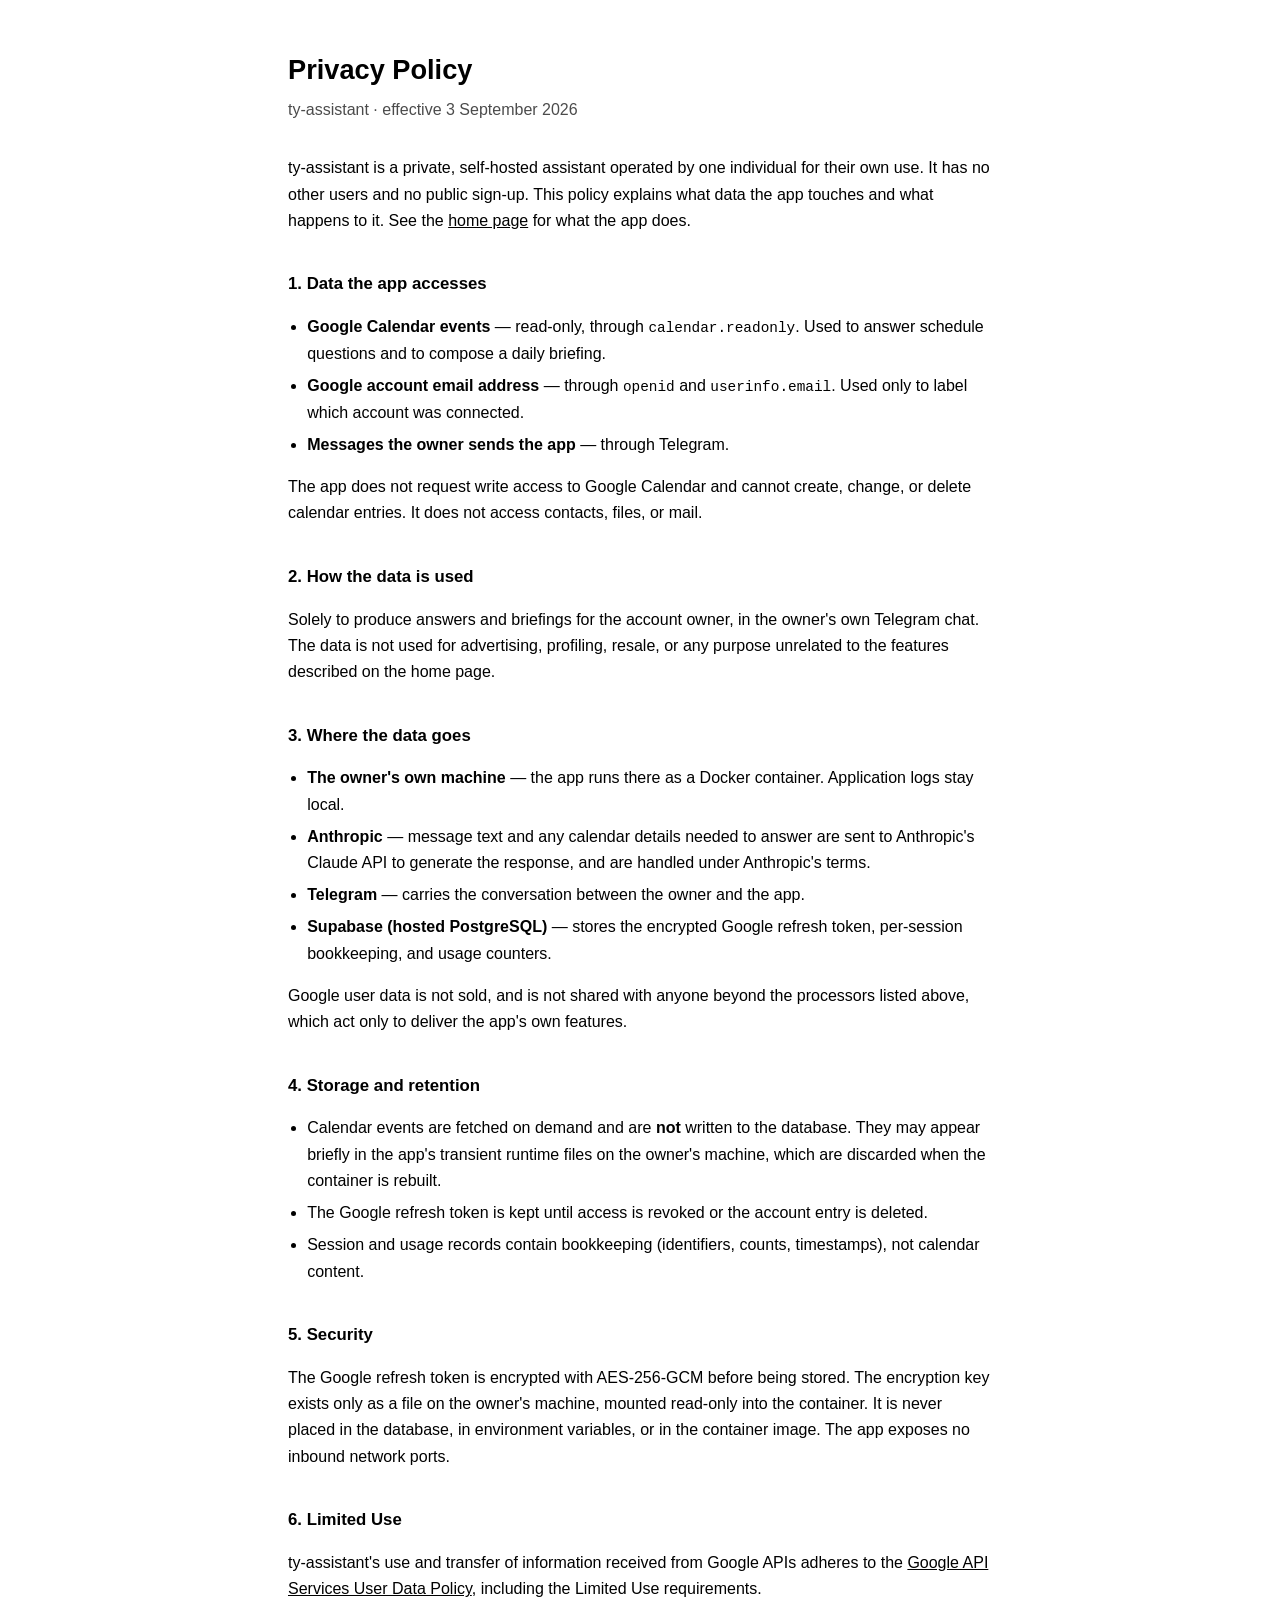
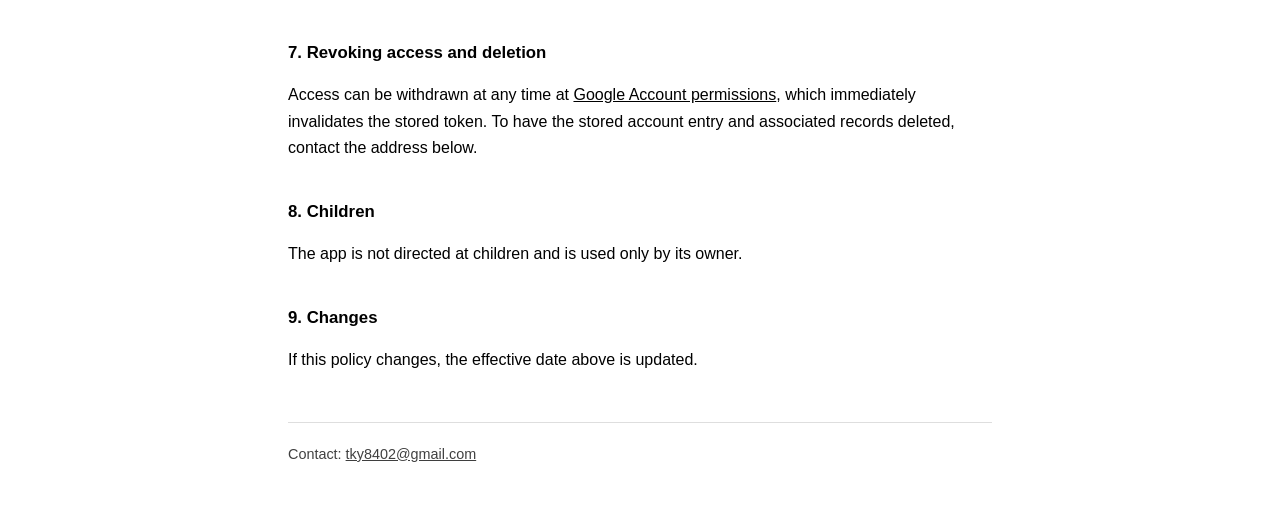
==== privacy.html @ ca2e8afc "Add ty-assistant homepage and privacy policy Google OAuth consent-screen requirements for production" ====
<!doctype html>
<html lang="en">
<head>
<meta charset="utf-8">
<meta name="viewport" content="width=device-width, initial-scale=1">
<title>ty-assistant — Privacy Policy</title>
<style>
  :root { color-scheme: light dark; }
  body {
    margin: 0 auto; padding: 3rem 1.25rem 4rem; max-width: 44rem;
    font: 16px/1.65 -apple-system, BlinkMacSystemFont, "Segoe UI", Roboto, sans-serif;
  }
  h1 { font-size: 1.7rem; margin: 0 0 .25rem; }
  h2 { font-size: 1.05rem; margin: 2.25rem 0 .6rem; }
  .sub { opacity: .7; margin: 0 0 2rem; }
  ul { padding-left: 1.2rem; }
  li { margin: .35rem 0; }
  code { font-family: ui-monospace, SFMono-Regular, Menlo, monospace; font-size: .9em; }
  footer { margin-top: 3rem; padding-top: 1.25rem; border-top: 1px solid rgba(128,128,128,.35); opacity: .75; font-size: .9rem; }
  a { color: inherit; }
</style>
</head>
<body>

<h1>Privacy Policy</h1>
<p class="sub">ty-assistant &middot; effective 3 September 2026</p>

<p>
  ty-assistant is a private, self-hosted assistant operated by one individual for their own use.
  It has no other users and no public sign-up. This policy explains what data the app touches and
  what happens to it. See the <a href="./index.html">home page</a> for what the app does.
</p>

<h2>1. Data the app accesses</h2>
<ul>
  <li><strong>Google Calendar events</strong> — read-only, through <code>calendar.readonly</code>. Used to answer schedule questions and to compose a daily briefing.</li>
  <li><strong>Google account email address</strong> — through <code>openid</code> and <code>userinfo.email</code>. Used only to label which account was connected.</li>
  <li><strong>Messages the owner sends the app</strong> — through Telegram.</li>
</ul>
<p>
  The app does not request write access to Google Calendar and cannot create, change, or delete
  calendar entries. It does not access contacts, files, or mail.
</p>

<h2>2. How the data is used</h2>
<p>
  Solely to produce answers and briefings for the account owner, in the owner's own Telegram chat.
  The data is not used for advertising, profiling, resale, or any purpose unrelated to the features
  described on the home page.
</p>

<h2>3. Where the data goes</h2>
<ul>
  <li><strong>The owner's own machine</strong> — the app runs there as a Docker container. Application logs stay local.</li>
  <li><strong>Anthropic</strong> — message text and any calendar details needed to answer are sent to Anthropic's Claude API to generate the response, and are handled under Anthropic's terms.</li>
  <li><strong>Telegram</strong> — carries the conversation between the owner and the app.</li>
  <li><strong>Supabase (hosted PostgreSQL)</strong> — stores the encrypted Google refresh token, per-session bookkeeping, and usage counters.</li>
</ul>
<p>
  Google user data is not sold, and is not shared with anyone beyond the processors listed above,
  which act only to deliver the app's own features.
</p>

<h2>4. Storage and retention</h2>
<ul>
  <li>Calendar events are fetched on demand and are <strong>not</strong> written to the database. They may appear briefly in the app's transient runtime files on the owner's machine, which are discarded when the container is rebuilt.</li>
  <li>The Google refresh token is kept until access is revoked or the account entry is deleted.</li>
  <li>Session and usage records contain bookkeeping (identifiers, counts, timestamps), not calendar content.</li>
</ul>

<h2>5. Security</h2>
<p>
  The Google refresh token is encrypted with AES-256-GCM before being stored. The encryption key
  exists only as a file on the owner's machine, mounted read-only into the container. It is never
  placed in the database, in environment variables, or in the container image. The app exposes no
  inbound network ports.
</p>

<h2>6. Limited Use</h2>
<p>
  ty-assistant's use and transfer of information received from Google APIs adheres to the
  <a href="https://developers.google.com/terms/api-services-user-data-policy">Google API Services
  User Data Policy</a>, including the Limited Use requirements.
</p>

<h2>7. Revoking access and deletion</h2>
<p>
  Access can be withdrawn at any time at
  <a href="https://myaccount.google.com/permissions">Google Account permissions</a>, which
  immediately invalidates the stored token. To have the stored account entry and associated records
  deleted, contact the address below.
</p>

<h2>8. Children</h2>
<p>The app is not directed at children and is used only by its owner.</p>

<h2>9. Changes</h2>
<p>If this policy changes, the effective date above is updated.</p>

<footer>
  Contact: <a href="mailto:tky8402@gmail.com">tky8402@gmail.com</a>
</footer>

</body>
</html>
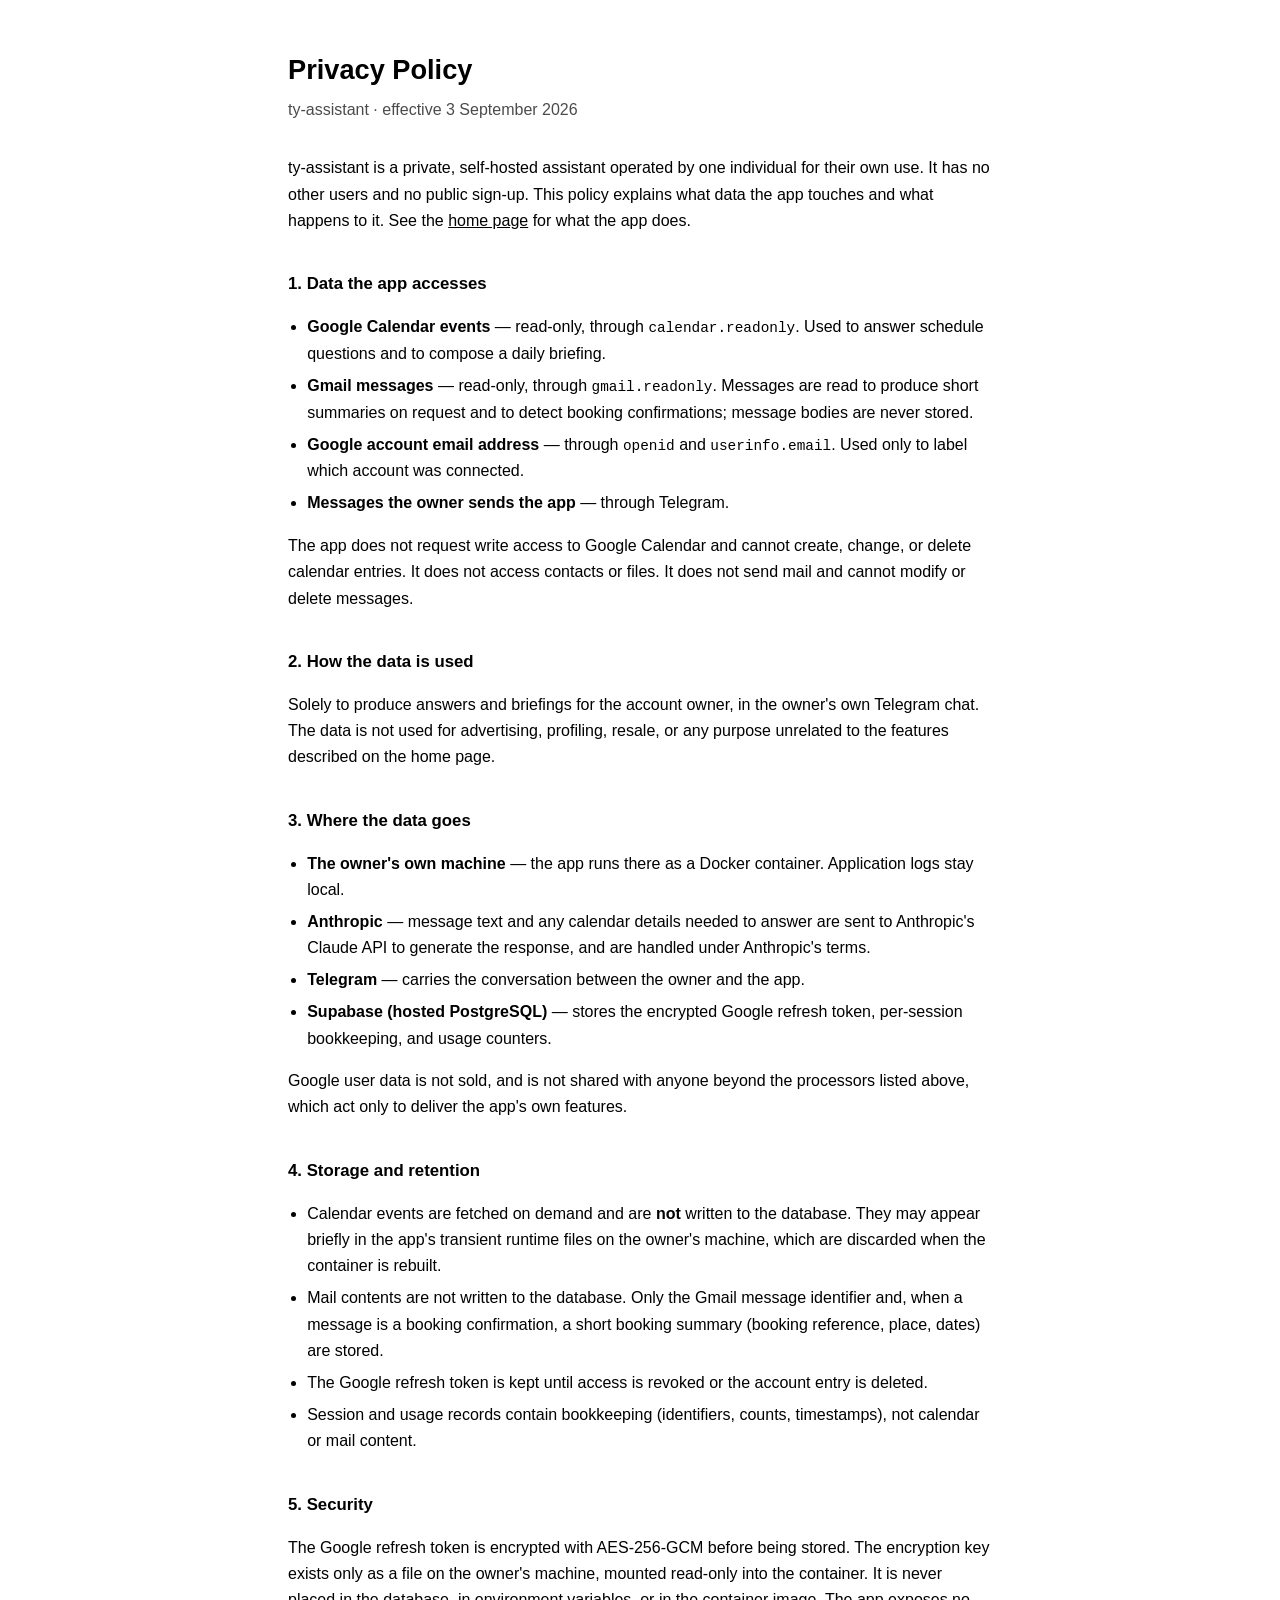
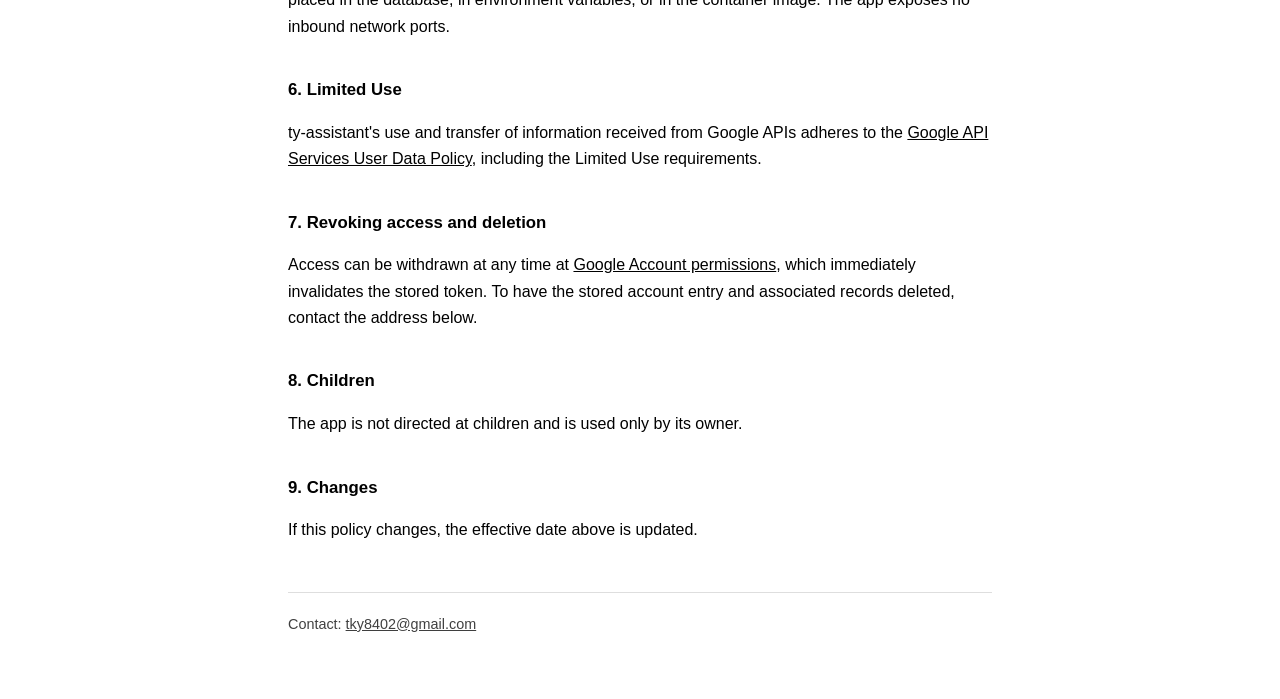
==== commit 0d677957: "docs: disclose gmail.readonly scope in privacy policy The app now requests gmail.readonly. Section 1" ====
--- a/privacy.html
+++ b/privacy.html
@@ -34,12 +34,14 @@
 <h2>1. Data the app accesses</h2>
 <ul>
   <li><strong>Google Calendar events</strong> — read-only, through <code>calendar.readonly</code>. Used to answer schedule questions and to compose a daily briefing.</li>
+  <li><strong>Gmail messages</strong> — read-only, through <code>gmail.readonly</code>. Messages are read to produce short summaries on request and to detect booking confirmations; message bodies are never stored.</li>
   <li><strong>Google account email address</strong> — through <code>openid</code> and <code>userinfo.email</code>. Used only to label which account was connected.</li>
   <li><strong>Messages the owner sends the app</strong> — through Telegram.</li>
 </ul>
 <p>
   The app does not request write access to Google Calendar and cannot create, change, or delete
-  calendar entries. It does not access contacts, files, or mail.
+  calendar entries. It does not access contacts or files. It does not send mail and cannot modify
+  or delete messages.
 </p>
 
 <h2>2. How the data is used</h2>
@@ -64,8 +66,9 @@
 <h2>4. Storage and retention</h2>
 <ul>
   <li>Calendar events are fetched on demand and are <strong>not</strong> written to the database. They may appear briefly in the app's transient runtime files on the owner's machine, which are discarded when the container is rebuilt.</li>
+  <li>Mail contents are not written to the database. Only the Gmail message identifier and, when a message is a booking confirmation, a short booking summary (booking reference, place, dates) are stored.</li>
   <li>The Google refresh token is kept until access is revoked or the account entry is deleted.</li>
-  <li>Session and usage records contain bookkeeping (identifiers, counts, timestamps), not calendar content.</li>
+  <li>Session and usage records contain bookkeeping (identifiers, counts, timestamps), not calendar or mail content.</li>
 </ul>
 
 <h2>5. Security</h2>
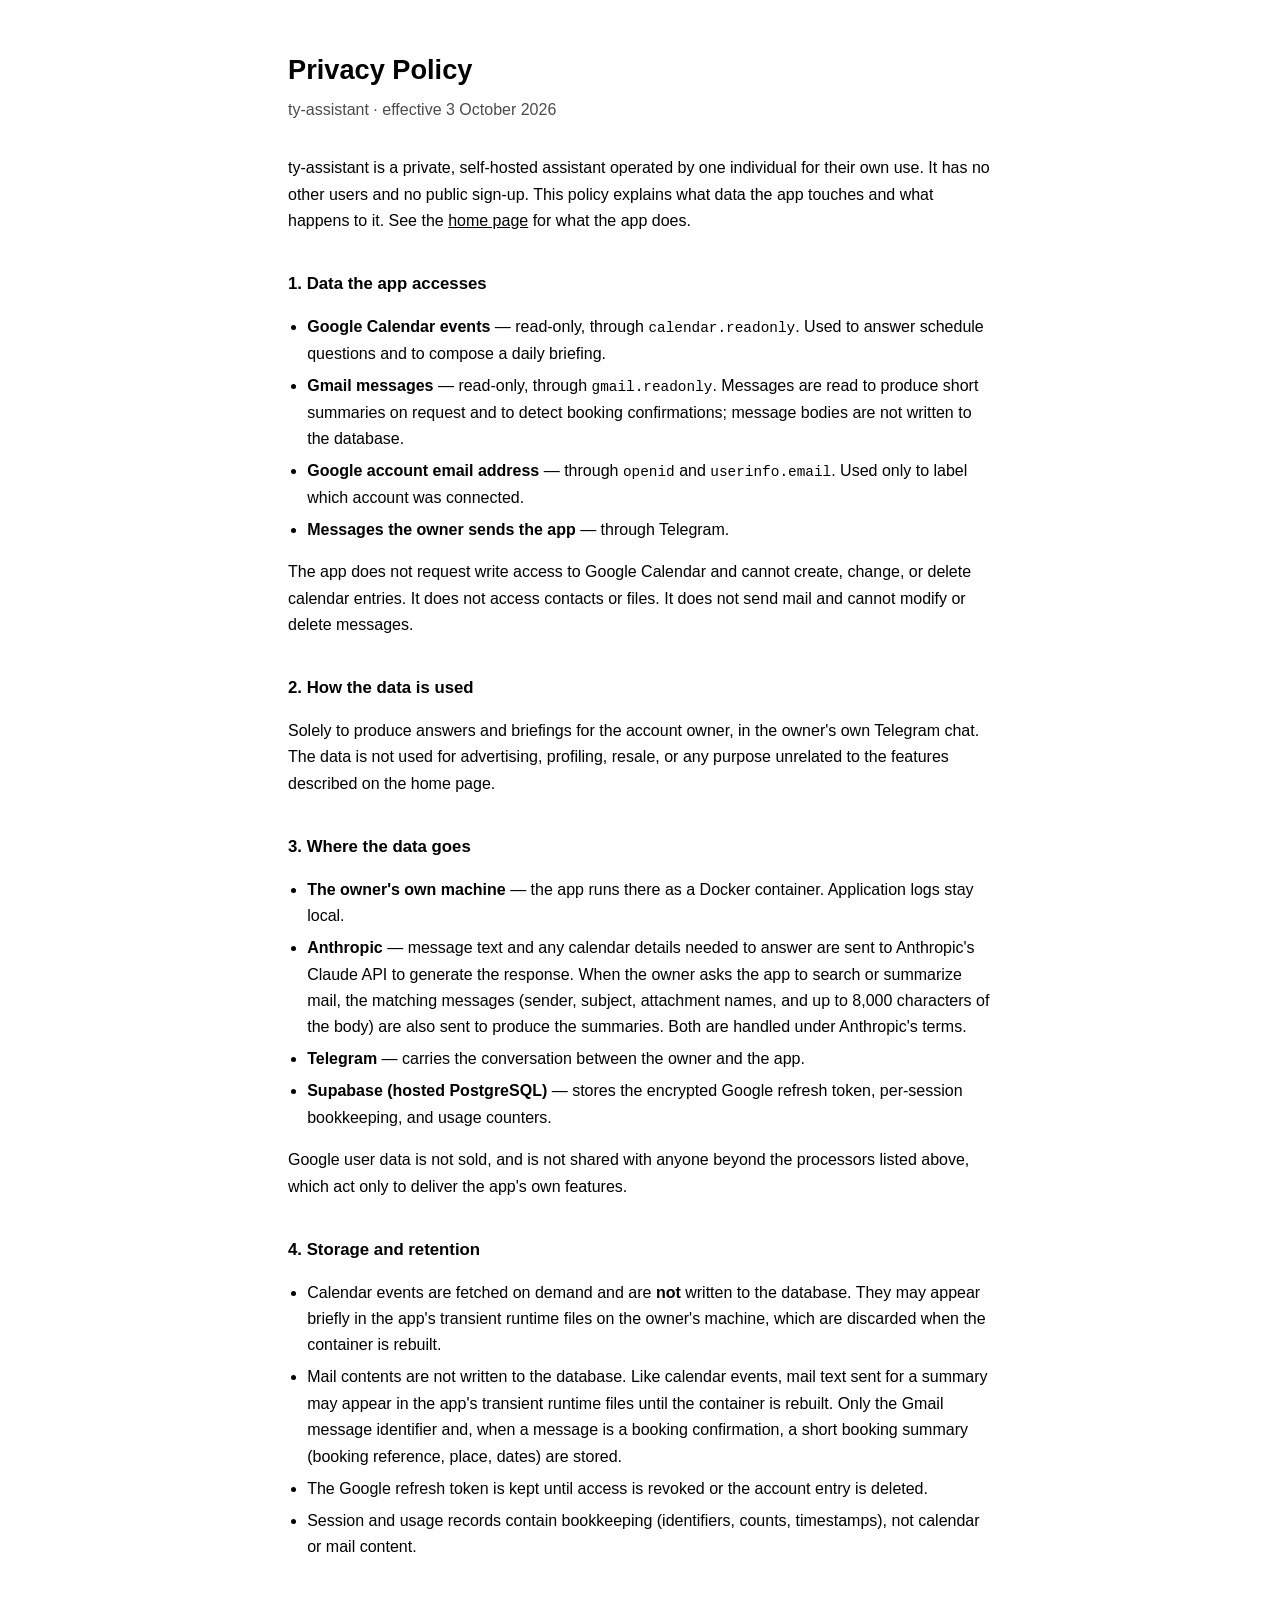
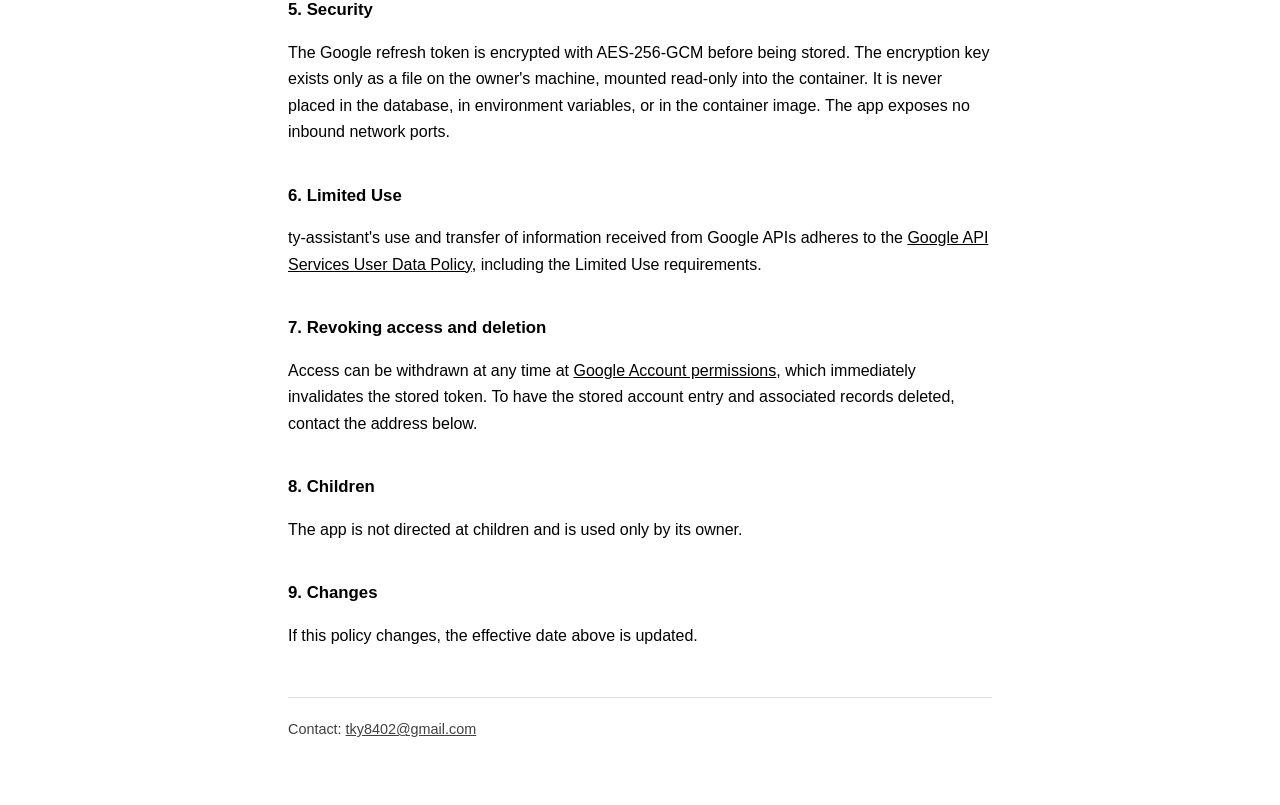
==== commit 8eedde8f: "docs: disclose mail sent to Anthropic for summaries in privacy policy When the owner asks the app to" ====
--- a/privacy.html
+++ b/privacy.html
@@ -23,7 +23,7 @@
 <body>
 
 <h1>Privacy Policy</h1>
-<p class="sub">ty-assistant &middot; effective 3 September 2026</p>
+<p class="sub">ty-assistant &middot; effective 3 October 2026</p>
 
 <p>
   ty-assistant is a private, self-hosted assistant operated by one individual for their own use.
@@ -34,7 +34,7 @@
 <h2>1. Data the app accesses</h2>
 <ul>
   <li><strong>Google Calendar events</strong> — read-only, through <code>calendar.readonly</code>. Used to answer schedule questions and to compose a daily briefing.</li>
-  <li><strong>Gmail messages</strong> — read-only, through <code>gmail.readonly</code>. Messages are read to produce short summaries on request and to detect booking confirmations; message bodies are never stored.</li>
+  <li><strong>Gmail messages</strong> — read-only, through <code>gmail.readonly</code>. Messages are read to produce short summaries on request and to detect booking confirmations; message bodies are not written to the database.</li>
   <li><strong>Google account email address</strong> — through <code>openid</code> and <code>userinfo.email</code>. Used only to label which account was connected.</li>
   <li><strong>Messages the owner sends the app</strong> — through Telegram.</li>
 </ul>
@@ -54,7 +54,7 @@
 <h2>3. Where the data goes</h2>
 <ul>
   <li><strong>The owner's own machine</strong> — the app runs there as a Docker container. Application logs stay local.</li>
-  <li><strong>Anthropic</strong> — message text and any calendar details needed to answer are sent to Anthropic's Claude API to generate the response, and are handled under Anthropic's terms.</li>
+  <li><strong>Anthropic</strong> — message text and any calendar details needed to answer are sent to Anthropic's Claude API to generate the response. When the owner asks the app to search or summarize mail, the matching messages (sender, subject, attachment names, and up to 8,000 characters of the body) are also sent to produce the summaries. Both are handled under Anthropic's terms.</li>
   <li><strong>Telegram</strong> — carries the conversation between the owner and the app.</li>
   <li><strong>Supabase (hosted PostgreSQL)</strong> — stores the encrypted Google refresh token, per-session bookkeeping, and usage counters.</li>
 </ul>
@@ -66,7 +66,7 @@
 <h2>4. Storage and retention</h2>
 <ul>
   <li>Calendar events are fetched on demand and are <strong>not</strong> written to the database. They may appear briefly in the app's transient runtime files on the owner's machine, which are discarded when the container is rebuilt.</li>
-  <li>Mail contents are not written to the database. Only the Gmail message identifier and, when a message is a booking confirmation, a short booking summary (booking reference, place, dates) are stored.</li>
+  <li>Mail contents are not written to the database. Like calendar events, mail text sent for a summary may appear in the app's transient runtime files until the container is rebuilt. Only the Gmail message identifier and, when a message is a booking confirmation, a short booking summary (booking reference, place, dates) are stored.</li>
   <li>The Google refresh token is kept until access is revoked or the account entry is deleted.</li>
   <li>Session and usage records contain bookkeeping (identifiers, counts, timestamps), not calendar or mail content.</li>
 </ul>
